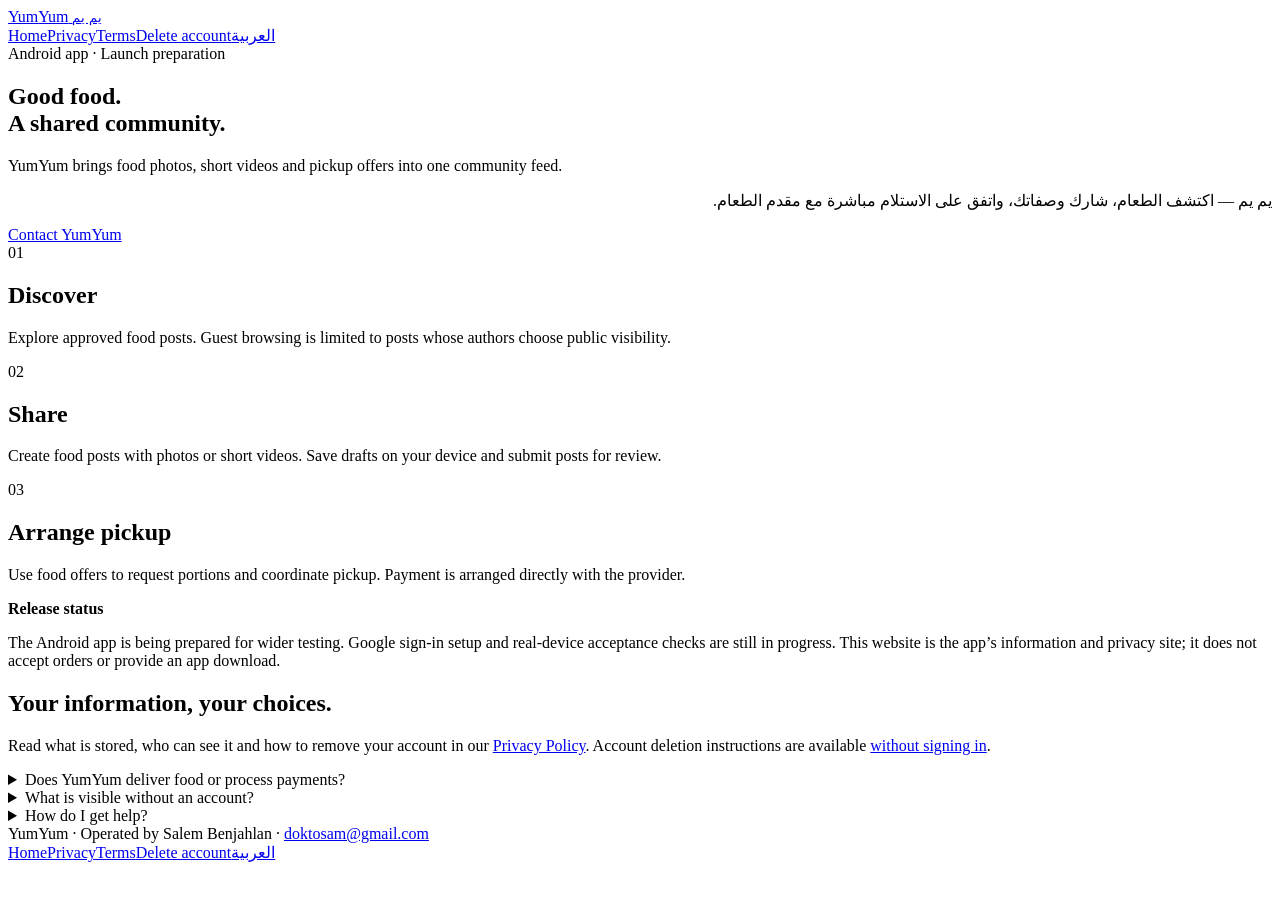
==== en/index.html @ 41084318 "YumYum public website (moved from the ChatGPT-hosted site v5; links rebased to /yumyum/, Cloudflare " ====
<!doctype html><html lang="en"><head><meta charset="utf-8"><meta name="viewport" content="width=device-width,initial-scale=1"><meta name="description" content="YumYum food community app: information, privacy and account controls."><title>Food & community | YumYum</title><link rel="stylesheet" href="/yumyum/style.css"></head><body><header><a class="brand" href="/yumyum/en/">Yum<span>Yum</span> <small lang="ar">يم يم</small></a><nav aria-label="Main navigation"><a href="/yumyum/en/">Home</a><a href="/yumyum/en/privacy/">Privacy</a><a href="/yumyum/en/terms/">Terms</a><a href="/yumyum/en/delete-account/">Delete account</a><a href="/yumyum/" lang="ar">العربية</a></nav></header><main><section class="hero"><span class="pill">Android app · Launch preparation</span><h1>Good food.<br>A shared community.</h1><p class="lead">YumYum brings food photos, short videos and pickup offers into one community feed.</p><p lang="ar" dir="rtl" class="lead">يم يم — اكتشف الطعام، شارك وصفاتك، واتفق على الاستلام مباشرة مع مقدم الطعام.</p><a class="button" href="mailto:doktosam@gmail.com?subject=YumYum%20app%20enquiry">Contact YumYum</a></section><div class="steps"><section><span class="number">01</span><h2>Discover</h2><p>Explore approved food posts. Guest browsing is limited to posts whose authors choose public visibility.</p></section><section><span class="number">02</span><h2>Share</h2><p>Create food posts with photos or short videos. Save drafts on your device and submit posts for review.</p></section><section><span class="number">03</span><h2>Arrange pickup</h2><p>Use food offers to request portions and coordinate pickup. Payment is arranged directly with the provider.</p></section></div><div class="notice"><strong>Release status</strong><p>The Android app is being prepared for wider testing. Google sign-in setup and real-device acceptance checks are still in progress. This website is the app’s information and privacy site; it does not accept orders or provide an app download.</p></div><h2>Your information, your choices.</h2><p>Read what is stored, who can see it and how to remove your account in our <a href="/yumyum/en/privacy/">Privacy Policy</a>. Account deletion instructions are available <a href="/yumyum/en/delete-account/">without signing in</a>.</p><details><summary>Does YumYum deliver food or process payments?</summary><p>No. The current app supports community posts and pickup arrangements. Providers and customers arrange payment directly. YumYum does not verify food safety.</p></details><details><summary>What is visible without an account?</summary><p>Only approved posts explicitly enabled for public browsing. Private pickup details and review evidence are not included in the guest feed.</p></details><details><summary>How do I get help?</summary><p>Email <a href="mailto:doktosam@gmail.com">doktosam@gmail.com</a>. Never send passwords, verification codes or payment-card details.</p></details></main><footer>YumYum · Operated by Salem Benjahlan · <a href="mailto:doktosam@gmail.com">doktosam@gmail.com</a><nav aria-label="Main navigation"><a href="/yumyum/en/">Home</a><a href="/yumyum/en/privacy/">Privacy</a><a href="/yumyum/en/terms/">Terms</a><a href="/yumyum/en/delete-account/">Delete account</a><a href="/yumyum/" lang="ar">العربية</a></nav></footer></body></html>
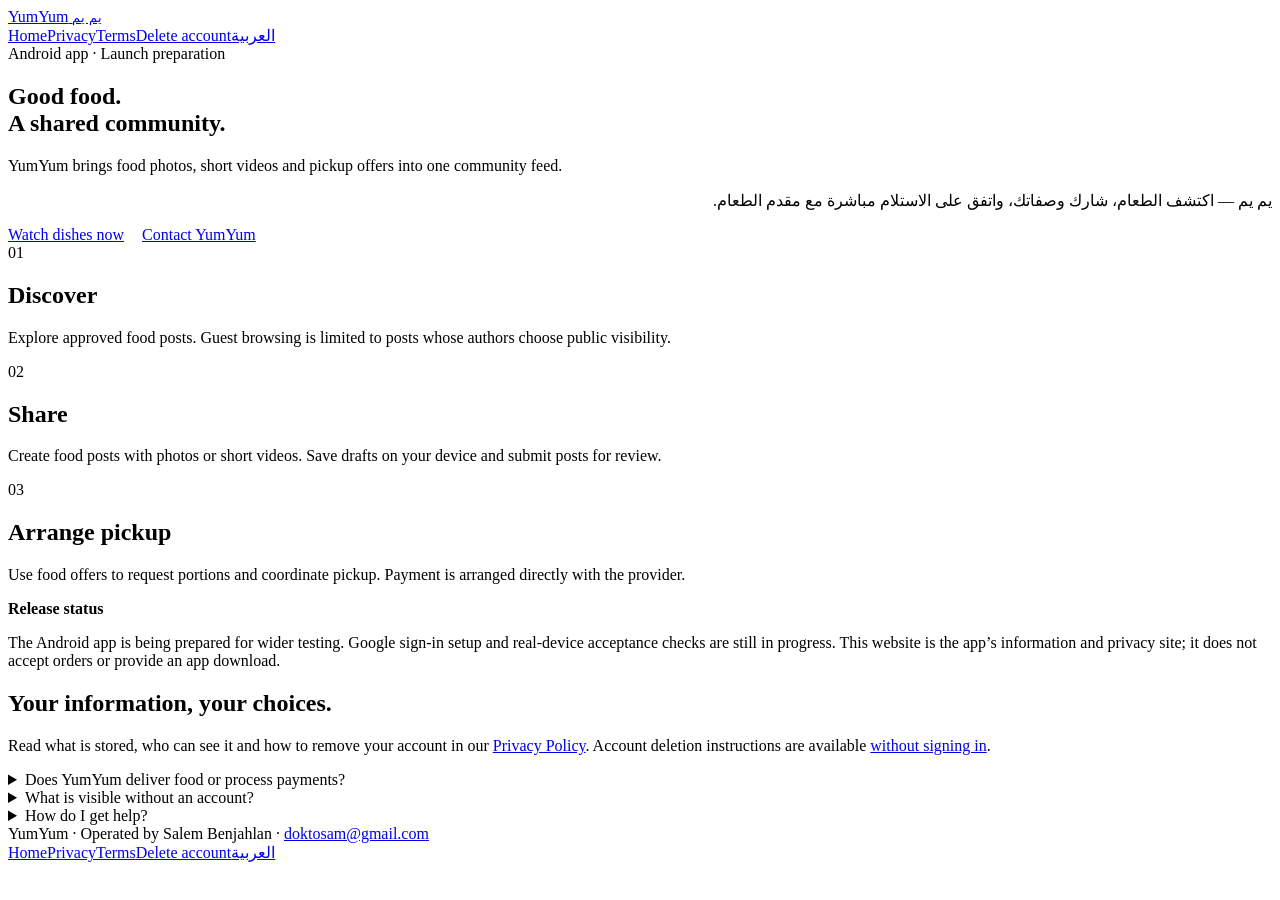
==== commit f073b8c0: "Watch-only website: /watch/ vertical food feed (Arabic-first + /en/watch/), shared posts play on /sh" ====
--- a/en/index.html
+++ b/en/index.html
@@ -1 +1 @@
-<!doctype html><html lang="en"><head><meta charset="utf-8"><meta name="viewport" content="width=device-width,initial-scale=1"><meta name="description" content="YumYum food community app: information, privacy and account controls."><title>Food & community | YumYum</title><link rel="stylesheet" href="/yumyum/style.css"></head><body><header><a class="brand" href="/yumyum/en/">Yum<span>Yum</span> <small lang="ar">يم يم</small></a><nav aria-label="Main navigation"><a href="/yumyum/en/">Home</a><a href="/yumyum/en/privacy/">Privacy</a><a href="/yumyum/en/terms/">Terms</a><a href="/yumyum/en/delete-account/">Delete account</a><a href="/yumyum/" lang="ar">العربية</a></nav></header><main><section class="hero"><span class="pill">Android app · Launch preparation</span><h1>Good food.<br>A shared community.</h1><p class="lead">YumYum brings food photos, short videos and pickup offers into one community feed.</p><p lang="ar" dir="rtl" class="lead">يم يم — اكتشف الطعام، شارك وصفاتك، واتفق على الاستلام مباشرة مع مقدم الطعام.</p><a class="button" href="mailto:doktosam@gmail.com?subject=YumYum%20app%20enquiry">Contact YumYum</a></section><div class="steps"><section><span class="number">01</span><h2>Discover</h2><p>Explore approved food posts. Guest browsing is limited to posts whose authors choose public visibility.</p></section><section><span class="number">02</span><h2>Share</h2><p>Create food posts with photos or short videos. Save drafts on your device and submit posts for review.</p></section><section><span class="number">03</span><h2>Arrange pickup</h2><p>Use food offers to request portions and coordinate pickup. Payment is arranged directly with the provider.</p></section></div><div class="notice"><strong>Release status</strong><p>The Android app is being prepared for wider testing. Google sign-in setup and real-device acceptance checks are still in progress. This website is the app’s information and privacy site; it does not accept orders or provide an app download.</p></div><h2>Your information, your choices.</h2><p>Read what is stored, who can see it and how to remove your account in our <a href="/yumyum/en/privacy/">Privacy Policy</a>. Account deletion instructions are available <a href="/yumyum/en/delete-account/">without signing in</a>.</p><details><summary>Does YumYum deliver food or process payments?</summary><p>No. The current app supports community posts and pickup arrangements. Providers and customers arrange payment directly. YumYum does not verify food safety.</p></details><details><summary>What is visible without an account?</summary><p>Only approved posts explicitly enabled for public browsing. Private pickup details and review evidence are not included in the guest feed.</p></details><details><summary>How do I get help?</summary><p>Email <a href="mailto:doktosam@gmail.com">doktosam@gmail.com</a>. Never send passwords, verification codes or payment-card details.</p></details></main><footer>YumYum · Operated by Salem Benjahlan · <a href="mailto:doktosam@gmail.com">doktosam@gmail.com</a><nav aria-label="Main navigation"><a href="/yumyum/en/">Home</a><a href="/yumyum/en/privacy/">Privacy</a><a href="/yumyum/en/terms/">Terms</a><a href="/yumyum/en/delete-account/">Delete account</a><a href="/yumyum/" lang="ar">العربية</a></nav></footer></body></html>+<!doctype html><html lang="en"><head><meta charset="utf-8"><meta name="viewport" content="width=device-width,initial-scale=1"><meta name="description" content="YumYum food community app: information, privacy and account controls."><title>Food & community | YumYum</title><link rel="stylesheet" href="/yumyum/style.css"></head><body><header><a class="brand" href="/yumyum/en/">Yum<span>Yum</span> <small lang="ar">يم يم</small></a><nav aria-label="Main navigation"><a href="/yumyum/en/">Home</a><a href="/yumyum/en/privacy/">Privacy</a><a href="/yumyum/en/terms/">Terms</a><a href="/yumyum/en/delete-account/">Delete account</a><a href="/yumyum/" lang="ar">العربية</a></nav></header><main><section class="hero"><span class="pill">Android app · Launch preparation</span><h1>Good food.<br>A shared community.</h1><p class="lead">YumYum brings food photos, short videos and pickup offers into one community feed.</p><p lang="ar" dir="rtl" class="lead">يم يم — اكتشف الطعام، شارك وصفاتك، واتفق على الاستلام مباشرة مع مقدم الطعام.</p><a class="button" href="/yumyum/en/watch/">Watch dishes now</a> <a href="mailto:doktosam@gmail.com?subject=YumYum%20app%20enquiry" style="margin-inline-start:14px">Contact YumYum</a></section><div class="steps"><section><span class="number">01</span><h2>Discover</h2><p>Explore approved food posts. Guest browsing is limited to posts whose authors choose public visibility.</p></section><section><span class="number">02</span><h2>Share</h2><p>Create food posts with photos or short videos. Save drafts on your device and submit posts for review.</p></section><section><span class="number">03</span><h2>Arrange pickup</h2><p>Use food offers to request portions and coordinate pickup. Payment is arranged directly with the provider.</p></section></div><div class="notice"><strong>Release status</strong><p>The Android app is being prepared for wider testing. Google sign-in setup and real-device acceptance checks are still in progress. This website is the app’s information and privacy site; it does not accept orders or provide an app download.</p></div><h2>Your information, your choices.</h2><p>Read what is stored, who can see it and how to remove your account in our <a href="/yumyum/en/privacy/">Privacy Policy</a>. Account deletion instructions are available <a href="/yumyum/en/delete-account/">without signing in</a>.</p><details><summary>Does YumYum deliver food or process payments?</summary><p>No. The current app supports community posts and pickup arrangements. Providers and customers arrange payment directly. YumYum does not verify food safety.</p></details><details><summary>What is visible without an account?</summary><p>Only approved posts explicitly enabled for public browsing. Private pickup details and review evidence are not included in the guest feed.</p></details><details><summary>How do I get help?</summary><p>Email <a href="mailto:doktosam@gmail.com">doktosam@gmail.com</a>. Never send passwords, verification codes or payment-card details.</p></details></main><footer>YumYum · Operated by Salem Benjahlan · <a href="mailto:doktosam@gmail.com">doktosam@gmail.com</a><nav aria-label="Main navigation"><a href="/yumyum/en/">Home</a><a href="/yumyum/en/privacy/">Privacy</a><a href="/yumyum/en/terms/">Terms</a><a href="/yumyum/en/delete-account/">Delete account</a><a href="/yumyum/" lang="ar">العربية</a></nav></footer></body></html>
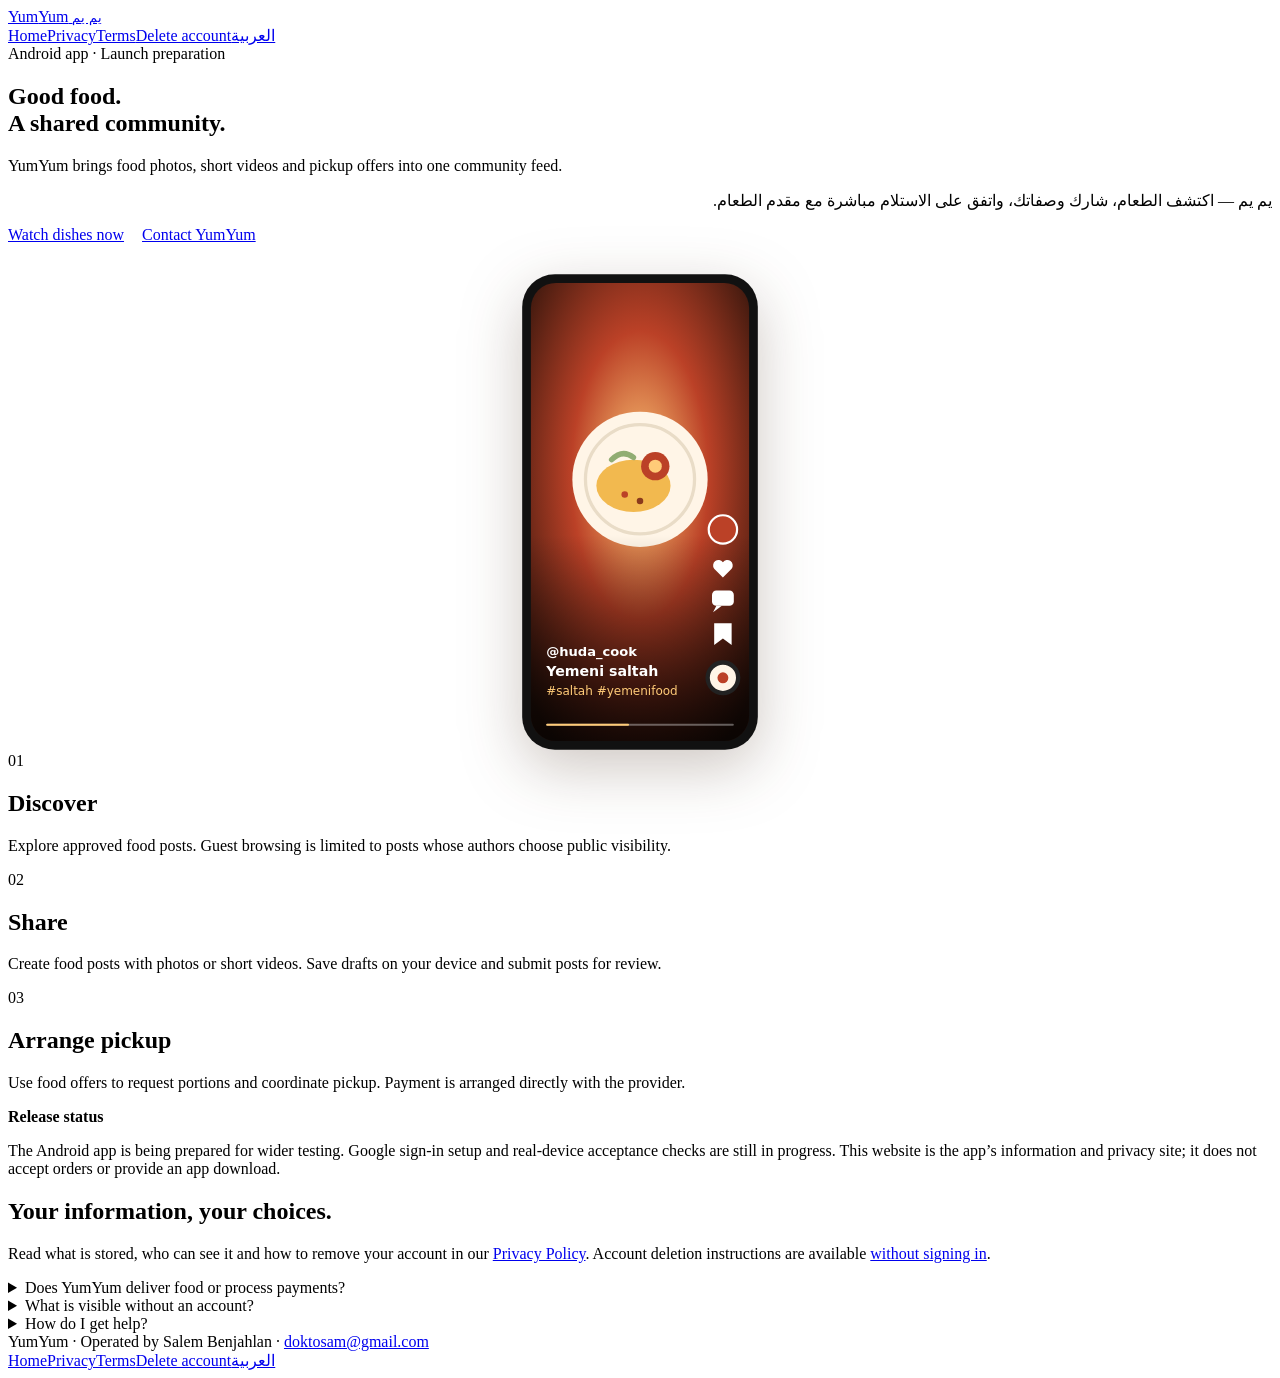
==== commit 3284f537: "Website fixes from dot's test: hosting disclosure corrected (Cloudflare Pages + GitHub Pages, was Ch" ====
--- a/en/index.html
+++ b/en/index.html
@@ -1 +1,21 @@
-<!doctype html><html lang="en"><head><meta charset="utf-8"><meta name="viewport" content="width=device-width,initial-scale=1"><meta name="description" content="YumYum food community app: information, privacy and account controls."><title>Food & community | YumYum</title><link rel="stylesheet" href="/yumyum/style.css"></head><body><header><a class="brand" href="/yumyum/en/">Yum<span>Yum</span> <small lang="ar">يم يم</small></a><nav aria-label="Main navigation"><a href="/yumyum/en/">Home</a><a href="/yumyum/en/privacy/">Privacy</a><a href="/yumyum/en/terms/">Terms</a><a href="/yumyum/en/delete-account/">Delete account</a><a href="/yumyum/" lang="ar">العربية</a></nav></header><main><section class="hero"><span class="pill">Android app · Launch preparation</span><h1>Good food.<br>A shared community.</h1><p class="lead">YumYum brings food photos, short videos and pickup offers into one community feed.</p><p lang="ar" dir="rtl" class="lead">يم يم — اكتشف الطعام، شارك وصفاتك، واتفق على الاستلام مباشرة مع مقدم الطعام.</p><a class="button" href="/yumyum/en/watch/">Watch dishes now</a> <a href="mailto:doktosam@gmail.com?subject=YumYum%20app%20enquiry" style="margin-inline-start:14px">Contact YumYum</a></section><div class="steps"><section><span class="number">01</span><h2>Discover</h2><p>Explore approved food posts. Guest browsing is limited to posts whose authors choose public visibility.</p></section><section><span class="number">02</span><h2>Share</h2><p>Create food posts with photos or short videos. Save drafts on your device and submit posts for review.</p></section><section><span class="number">03</span><h2>Arrange pickup</h2><p>Use food offers to request portions and coordinate pickup. Payment is arranged directly with the provider.</p></section></div><div class="notice"><strong>Release status</strong><p>The Android app is being prepared for wider testing. Google sign-in setup and real-device acceptance checks are still in progress. This website is the app’s information and privacy site; it does not accept orders or provide an app download.</p></div><h2>Your information, your choices.</h2><p>Read what is stored, who can see it and how to remove your account in our <a href="/yumyum/en/privacy/">Privacy Policy</a>. Account deletion instructions are available <a href="/yumyum/en/delete-account/">without signing in</a>.</p><details><summary>Does YumYum deliver food or process payments?</summary><p>No. The current app supports community posts and pickup arrangements. Providers and customers arrange payment directly. YumYum does not verify food safety.</p></details><details><summary>What is visible without an account?</summary><p>Only approved posts explicitly enabled for public browsing. Private pickup details and review evidence are not included in the guest feed.</p></details><details><summary>How do I get help?</summary><p>Email <a href="mailto:doktosam@gmail.com">doktosam@gmail.com</a>. Never send passwords, verification codes or payment-card details.</p></details></main><footer>YumYum · Operated by Salem Benjahlan · <a href="mailto:doktosam@gmail.com">doktosam@gmail.com</a><nav aria-label="Main navigation"><a href="/yumyum/en/">Home</a><a href="/yumyum/en/privacy/">Privacy</a><a href="/yumyum/en/terms/">Terms</a><a href="/yumyum/en/delete-account/">Delete account</a><a href="/yumyum/" lang="ar">العربية</a></nav></footer></body></html>+<!doctype html><html lang="en"><head><meta charset="utf-8"><meta name="viewport" content="width=device-width,initial-scale=1"><meta name="description" content="YumYum food community app: information, privacy and account controls."><title>Food & community | YumYum</title><link rel="stylesheet" href="/yumyum/style.css"></head><body><header><a class="brand" href="/yumyum/en/">Yum<span>Yum</span> <small lang="ar">يم يم</small></a><nav aria-label="Main navigation"><a href="/yumyum/en/">Home</a><a href="/yumyum/en/privacy/">Privacy</a><a href="/yumyum/en/terms/">Terms</a><a href="/yumyum/en/delete-account/">Delete account</a><a href="/yumyum/" lang="ar">العربية</a></nav></header><main><section class="hero"><span class="pill">Android app · Launch preparation</span><h1>Good food.<br>A shared community.</h1><p class="lead">YumYum brings food photos, short videos and pickup offers into one community feed.</p><p lang="ar" dir="rtl" class="lead">يم يم — اكتشف الطعام، شارك وصفاتك، واتفق على الاستلام مباشرة مع مقدم الطعام.</p><a class="button" href="/yumyum/en/watch/">Watch dishes now</a> <a href="mailto:doktosam@gmail.com?subject=YumYum%20app%20enquiry" style="margin-inline-start:14px">Contact YumYum</a><figure class="app-peek" aria-label="What the YumYum app looks like: a full-screen food video with like and comment buttons" style="margin:28px auto 0;max-width:240px">
+<svg viewBox="0 0 220 440" role="img" aria-label="What the YumYum app looks like: a full-screen food video with like and comment buttons" style="width:100%;height:auto;display:block;filter:drop-shadow(0 18px 30px rgba(60,30,10,.25))">
+<defs><radialGradient id="g-en" cx="50%" cy="42%" r="70%"><stop offset="0" stop-color="#ffcb78"/><stop offset=".45" stop-color="#bb4127"/><stop offset="1" stop-color="#2a120a"/></radialGradient>
+<linearGradient id="s-en" x1="0" y1="0" x2="0" y2="1"><stop offset=".55" stop-color="#000" stop-opacity="0"/><stop offset="1" stop-color="#000" stop-opacity=".75"/></linearGradient></defs>
+<rect x="2" y="2" width="216" height="436" rx="30" fill="#111"/>
+<rect x="10" y="10" width="200" height="420" rx="23" fill="url(#g-en)"/>
+<circle cx="110" cy="190" r="62" fill="#fff5e7"/><circle cx="110" cy="190" r="50" fill="none" stroke="#e9dcc7" stroke-width="3"/>
+<ellipse cx="104" cy="196" rx="34" ry="24" fill="#f2b94f"/><circle cx="124" cy="178" r="13" fill="#bb4127"/><circle cx="124" cy="178" r="6" fill="#ffcb78"/>
+<path d="M84 172q10-10 20-2" stroke="#91ad73" stroke-width="5" fill="none" stroke-linecap="round"/><circle cx="96" cy="204" r="3" fill="#bb4127"/><circle cx="110" cy="210" r="3" fill="#8a3a1c"/>
+<rect x="10" y="10" width="200" height="420" rx="23" fill="url(#s-en)"/>
+<g fill="#fff"><circle cx="186" cy="236" r="13" fill="#bb4127" stroke="#fff" stroke-width="2"/>
+<path transform="translate(176,262)" d="M10 18 2 10A5 5 0 0 1 10 4a5 5 0 0 1 8 6z"/>
+<rect x="176" y="292" width="20" height="14" rx="4"/><path d="M180 306l-3 6 8-6z"/>
+<path transform="translate(178,322)" d="M0 0h16v20l-8-6-8 6z"/>
+<circle cx="186" cy="372" r="14" fill="#fff5e7" stroke="#222" stroke-width="4"/><circle cx="186" cy="372" r="5" fill="#bb4127"/></g>
+<g fill="#fff" font-family="system-ui,sans-serif" text-anchor="start">
+<text x="24" y="352" font-size="12" font-weight="700">@huda_cook</text>
+<text x="24" y="370" font-size="13" font-weight="700">Yemeni saltah</text>
+<text x="24" y="388" font-size="11" fill="#ffcb78">#saltah #yemenifood</text></g>
+<rect x="24" y="414" width="172" height="2" rx="1" fill="#fff" opacity=".35"/><rect x="24" y="414" width="76" height="2" rx="1" fill="#ffcb78"/>
+</svg></figure></section><div class="steps"><section><span class="number">01</span><h2>Discover</h2><p>Explore approved food posts. Guest browsing is limited to posts whose authors choose public visibility.</p></section><section><span class="number">02</span><h2>Share</h2><p>Create food posts with photos or short videos. Save drafts on your device and submit posts for review.</p></section><section><span class="number">03</span><h2>Arrange pickup</h2><p>Use food offers to request portions and coordinate pickup. Payment is arranged directly with the provider.</p></section></div><div class="notice"><strong>Release status</strong><p>The Android app is being prepared for wider testing. Google sign-in setup and real-device acceptance checks are still in progress. This website is the app’s information and privacy site; it does not accept orders or provide an app download.</p></div><h2>Your information, your choices.</h2><p>Read what is stored, who can see it and how to remove your account in our <a href="/yumyum/en/privacy/">Privacy Policy</a>. Account deletion instructions are available <a href="/yumyum/en/delete-account/">without signing in</a>.</p><details><summary>Does YumYum deliver food or process payments?</summary><p>No. The current app supports community posts and pickup arrangements. Providers and customers arrange payment directly. YumYum does not verify food safety.</p></details><details><summary>What is visible without an account?</summary><p>Only approved posts explicitly enabled for public browsing. Private pickup details and review evidence are not included in the guest feed.</p></details><details><summary>How do I get help?</summary><p>Email <a href="mailto:doktosam@gmail.com">doktosam@gmail.com</a>. Never send passwords, verification codes or payment-card details.</p></details></main><footer>YumYum · Operated by Salem Benjahlan · <a href="mailto:doktosam@gmail.com">doktosam@gmail.com</a><nav aria-label="Main navigation"><a href="/yumyum/en/">Home</a><a href="/yumyum/en/privacy/">Privacy</a><a href="/yumyum/en/terms/">Terms</a><a href="/yumyum/en/delete-account/">Delete account</a><a href="/yumyum/" lang="ar">العربية</a></nav></footer></body></html>
